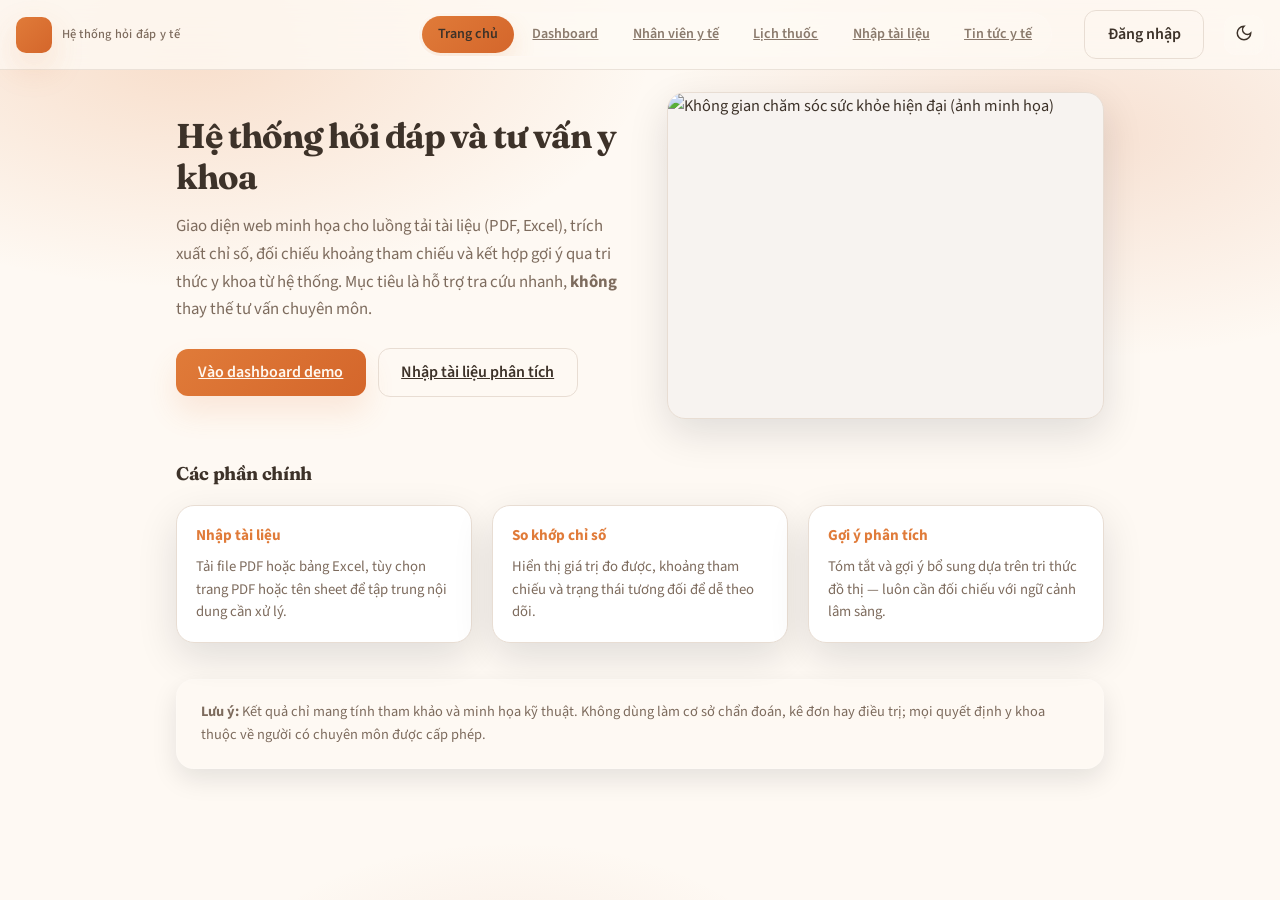
==== web_ui/index.html @ 64fbf48a "first commit" ====
<!DOCTYPE html>
<html lang="vi">
  <head>
    <meta charset="utf-8" />
    <meta name="viewport" content="width=device-width, initial-scale=1" />
    <meta name="theme-color" content="#d97736" />
    <title>DATN — Trang chủ</title>
    <link rel="preconnect" href="https://fonts.googleapis.com" />
    <link rel="preconnect" href="https://fonts.gstatic.com" crossorigin />
    <link
      href="https://fonts.googleapis.com/css2?family=Fraunces:opsz,wght@9..144,500;700&family=Source+Sans+3:wght@400;500;600;700&display=swap&subset=latin,latin-ext,vietnamese"
      rel="stylesheet"
    />
    <link rel="stylesheet" href="styles.css?v=warm1" />
    <link rel="preload" href="/ui/img/hero-healthcare.jpg" as="image" />
  </head>
  <body>
    <div class="mesh" aria-hidden="true"></div>

    <header class="topbar">
      <div class="topbar-inner">
        <a class="brand" href="/ui/" aria-label="Trang chủ">
          <span class="brand-mark" aria-hidden="true"></span>
          <span class="brand-text">
            <span class="brand-name">DATN</span>
            <span class="brand-tag brand-tag--soft">Hệ thống hỏi đáp y tế</span>
          </span>
        </a>

        <nav class="tabs" role="navigation" aria-label="Điều hướng">
          <span class="tab is-active" aria-current="page">Trang chủ</span>
          <a class="tab" href="/ui/dashboard.html">Dashboard</a>
          <a class="tab" href="/ui/agent.html">Nhân viên y tế</a>
          <a class="tab" href="/ui/lich-nhac.html">Lịch thuốc</a>
          <a class="tab" href="/ui/nhap-tai-lieu.html">Nhập tài liệu</a>
          <a class="tab" href="/ui/tin-tuc-y-te.html">Tin tức y tế</a>
        </nav>

        <span class="auth-user" id="authUserLabel"></span>
        <a class="btn ghost btn-auth" id="loginLink" href="/ui/login.html">Đăng nhập</a>
        <button type="button" class="btn secondary btn-auth hidden" id="logoutBtn">Đăng xuất</button>
        <button type="button" class="theme-btn" id="themeToggle" aria-label="Đổi giao diện sáng/tối">
          <span class="icon-moon" aria-hidden="true">
            <svg xmlns="http://www.w3.org/2000/svg" width="18" height="18" viewBox="0 0 24 24" fill="none" stroke="currentColor" stroke-width="2">
              <path d="M12 3a6 6 0 0 0 9 9 9 9 0 1 1-9-9Z" />
            </svg>
          </span>
          <span class="icon-sun hidden" aria-hidden="true">
            <svg xmlns="http://www.w3.org/2000/svg" width="18" height="18" viewBox="0 0 24 24" fill="none" stroke="currentColor" stroke-width="2">
              <circle cx="12" cy="12" r="4" />
              <path d="M12 2v2M12 20v2M4.93 4.93l1.41 1.41M17.66 17.66l1.41 1.41M2 12h2M20 12h2M6.34 17.66l-1.41 1.41M19.07 4.93l-1.41 1.41" />
            </svg>
          </span>
        </button>
      </div>
    </header>

    <main class="main home-main">
      <section class="home-hero home-hero--split" aria-labelledby="home-title">
        <div class="home-hero-copy">
          <h1 id="home-title" class="home-title">Hệ thống hỏi đáp và tư vấn y khoa</h1>
          <p class="home-lead">
            Giao diện web minh họa cho luồng tải tài liệu (PDF, Excel), trích xuất chỉ số, đối chiếu khoảng tham chiếu và
            kết hợp gợi ý qua tri thức y khoa từ hệ thống. Mục tiêu là hỗ trợ tra cứu nhanh, <strong>không</strong> thay thế tư vấn chuyên môn.
          </p>
          <div class="home-cta">
            <a class="btn primary" href="/ui/dashboard.html">Vào dashboard demo</a>
            <a class="btn ghost" href="/ui/nhap-tai-lieu.html">Nhập tài liệu phân tích</a>
          </div>
        </div>
        <figure class="home-hero-figure">
          <img
            class="home-hero-img"
            src="/ui/img/hero-healthcare.jpg"
            width="700"
            height="525"
            alt="Không gian chăm sóc sức khỏe hiện đại (ảnh minh họa)"
            loading="eager"
            decoding="async"
          />
        </figure>
      </section>

      <section class="home-features" aria-labelledby="home-features-title">
        <h2 id="home-features-title" class="home-section-title">Các phần chính</h2>
        <ul class="home-feature-list">
          <li class="home-feature">
            <h3 class="home-feature-title">Nhập tài liệu</h3>
            <p>Tải file PDF hoặc bảng Excel, tùy chọn trang PDF hoặc tên sheet để tập trung nội dung cần xử lý.</p>
          </li>
          <li class="home-feature">
            <h3 class="home-feature-title">So khớp chỉ số</h3>
            <p>Hiển thị giá trị đo được, khoảng tham chiếu và trạng thái tương đối để dễ theo dõi.</p>
          </li>
          <li class="home-feature">
            <h3 class="home-feature-title">Gợi ý phân tích</h3>
            <p>Tóm tắt và gợi ý bổ sung dựa trên tri thức đồ thị — luôn cần đối chiếu với ngữ cảnh lâm sàng.</p>
          </li>
        </ul>
      </section>

      <aside class="home-disclaimer card" role="note">
        <p class="home-disclaimer-text">
          <strong>Lưu ý:</strong> Kết quả chỉ mang tính tham khảo và minh họa kỹ thuật. Không dùng làm cơ sở chẩn đoán,
          kê đơn hay điều trị; mọi quyết định y khoa thuộc về người có chuyên môn được cấp phép.
        </p>
      </aside>
    </main>

    <script src="auth.js?v=auth1"></script>
    <script src="app.js?v=warm1"></script>
  </body>
</html>
---- web_ui/styles.css ----
/* Warm Healthcare Theme: warm cream + terracotta accent */

:root {
  /* Light - Warm tones */
  --bg: #fef9f3;
  --bg-elevated: #ffffff;
  --bg-warm: #faf5ef;
  --ink: #3d3229;
  --muted: #7d6b5d;
  --line: #e8ddd3;

  --accent: #e07b39;
  --accent-2: #d4662b;
  --accent-soft: rgba(224, 123, 57, 0.14);
  --accent-contrast: #fff8f0;

  --warm: #e07b39;
  --danger: #c45c4a;
  --ok: #7a9e6d;
  --warn-bg: rgba(224, 123, 57, 0.12);

  --radius: 18px;
  --radius-sm: 12px;
  --shadow: 0 14px 40px rgba(11, 18, 32, 0.12);
  --shadow-soft: 0 10px 26px rgba(11, 18, 32, 0.10);
  --header-h: 4.25rem;

  --font-sans: "Source Sans 3", "Segoe UI", "Helvetica Neue", Arial, system-ui, sans-serif;
  --font-display: "Fraunces", "Source Sans 3", "Segoe UI", "Helvetica Neue", Arial, system-ui, sans-serif;
}

.dark {
  /* Dark - Warm tones */
  --bg: #2d2520;
  --bg-elevated: rgba(255, 255, 255, 0.06);
  --ink: rgba(255, 249, 243, 0.92);
  --muted: rgba(255, 249, 243, 0.68);
  --line: rgba(255, 249, 243, 0.12);

  --accent: #f4a261;
  --accent-2: #e9b384;
  --accent-soft: rgba(244, 162, 97, 0.16);
  --accent-contrast: #3d3229;

  --warm: #f4a261;
  --danger: #e07b5f;
  --ok: #8fb386;
  --warn-bg: rgba(244, 162, 97, 0.12);

  --shadow: 0 18px 46px rgba(45, 37, 32, 0.40);
  --shadow-soft: 0 12px 30px rgba(45, 37, 32, 0.26);
}

*,
*::before,
*::after {
  box-sizing: border-box;
}

html {
  color-scheme: light;
  /* Giảm chữ “răng cưa” / độ dày không đều (nhất là Windows) */
  -webkit-font-smoothing: antialiased;
  -moz-osx-font-smoothing: grayscale;
  text-rendering: optimizeLegibility;
}

html.dark {
  color-scheme: dark;
}

body {
  margin: 0;
  min-height: 100vh;
  font-family: var(--font-sans);
  font-size: 1.02rem;
  line-height: 1.6;
  color: var(--ink);
  background: var(--bg);
  padding: calc(var(--header-h) + 1.25rem) 1rem 3rem;
  overflow-x: hidden;
}

.mesh {
  position: fixed;
  inset: 0;
  z-index: -1;
  pointer-events: none;
  background:
    radial-gradient(ellipse 60% 45% at 15% 5%, rgba(224, 123, 57, 0.22), transparent 60%),
    radial-gradient(ellipse 55% 40% at 85% 15%, rgba(212, 102, 43, 0.16), transparent 62%),
    radial-gradient(ellipse 40% 30% at 40% 110%, rgba(196, 113, 75, 0.10), transparent 55%),
    var(--bg);
}

.dark .mesh {
  background: inherit;
}

/* Header */
.topbar {
  position: fixed;
  top: 0;
  left: 0;
  right: 0;
  z-index: 100;
  background: color-mix(in srgb, var(--bg) 82%, transparent);
  backdrop-filter: blur(18px);
  -webkit-backdrop-filter: blur(18px);
  border-bottom: 1px solid color-mix(in srgb, var(--line) 80%, transparent);
}

.topbar-inner {
  max-width: 90rem;
  margin: 0 auto;
  padding: 0.65rem 1rem;
  display: flex;
  align-items: center;
  gap: 1rem;
  flex-wrap: nowrap;
  min-height: var(--header-h);
}

.brand {
  display: flex;
  align-items: center;
  gap: 0.6rem;
  text-decoration: none;
  color: inherit;
  margin-right: 0;
  flex-shrink: 0;
}

.brand-mark {
  width: 2.25rem;
  height: 2.25rem;
  border-radius: 10px;
  background: linear-gradient(135deg, var(--accent), var(--accent-2));
  box-shadow: 0 14px 34px rgba(224, 123, 57, 0.18);
}

.dark .brand-mark {
  background: linear-gradient(135deg, var(--accent), var(--accent-2));
  box-shadow: 0 14px 34px rgba(244, 162, 97, 0.18);
}

.brand-text {
  display: flex;
  flex-direction: column;
  gap: 0.05rem;
  line-height: 1.15;
}

.brand-name {
  display: none;
}

.brand-tag {
  font-size: 0.7rem;
  font-weight: 600;
  text-transform: uppercase;
  letter-spacing: 0.08em;
  color: var(--muted);
}

.brand-tag--soft {
  text-transform: none;
  letter-spacing: 0.02em;
  font-size: 0.78rem;
  font-weight: 500;
}

/* Tabs */
.tabs {
  display: inline-flex;
  padding: 0.2rem;
  border-radius: 999px;
  background: rgba(255, 255, 255, 0.06);
  border: 1px solid rgba(255, 255, 255, 0.10);
  gap: 0.15rem;
  margin-left: auto;
  max-width: calc(100% - 14rem);
  overflow-x: auto;
  overflow-y: hidden;
  white-space: nowrap;
  scrollbar-width: none;
}

.tabs::-webkit-scrollbar {
  display: none;
}

.tab {
  font-family: inherit;
  font-size: 0.88rem;
  font-weight: 600;
  padding: 0.45rem 1rem;
  border: none;
  border-radius: 999px;
  background: transparent;
  color: color-mix(in srgb, var(--muted) 90%, transparent);
  cursor: pointer;
  transition: background 0.15s, color 0.15s;
}

.tab:hover {
  color: var(--ink);
}

.tab.is-active {
  background: linear-gradient(135deg, var(--accent), var(--accent-2));
  color: #3d3229;
  box-shadow: 0 10px 24px rgba(224, 123, 57, 0.16);
}

.dark .tab.is-active {
  color: var(--accent-contrast);
}

.theme-btn {
  flex-shrink: 0;
  margin-left: 0.25rem;
  width: 2.5rem;
  height: 2.5rem;
  display: inline-flex;
  align-items: center;
  justify-content: center;
  border: 1px solid rgba(255, 255, 255, 0.12);
  border-radius: var(--radius-sm);
  background: rgba(255, 255, 255, 0.06);
  color: var(--ink);
  cursor: pointer;
  transition: border-color 0.15s, background 0.15s;
}

.auth-user {
  font-size: 0.78rem;
  color: var(--muted);
  white-space: nowrap;
}

.btn-auth {
  padding: 0.45rem 0.8rem;
  font-size: 0.82rem;
  text-decoration: none;
}

.auth-main {
  max-width: 34rem;
}

.auth-card {
  margin-top: 2rem;
}

.theme-btn:hover {
  border-color: color-mix(in srgb, var(--accent) 65%, rgba(255, 255, 255, 0.18));
}

.icon-sun.hidden,
.icon-moon.hidden {
  display: none !important;
}

/* Main */
.main {
  max-width: 58rem;
  margin: 0 auto;
}

.lede {
  margin: 0 0 1.5rem;
  font-size: 0.98rem;
  color: var(--muted);
  max-width: 48rem;
}

.card {
  background: rgba(255, 255, 255, 0.06);
  border: 1px solid rgba(255, 255, 255, 0.12);
  border-radius: var(--radius);
  padding: 1.35rem 1.5rem;
  margin-bottom: 1.1rem;
  box-shadow: var(--shadow-soft);
}

.card-settings {
  margin-bottom: 1.5rem;
}

.card-title {
  margin: 0 0 1rem;
  font-family: var(--font-display);
  font-size: 1.2rem;
  font-weight: 700;
  letter-spacing: -0.02em;
}

.card-subtitle {
  margin: 1.35rem 0 0.65rem;
  font-size: 0.85rem;
  font-weight: 700;
  text-transform: uppercase;
  letter-spacing: 0.06em;
  color: var(--muted);
}

.field-grid {
  display: grid;
  gap: 1rem;
}

@media (min-width: 560px) {
  .field-grid {
    grid-template-columns: 1fr 1fr;
  }

  .field-grid.narrow {
    grid-template-columns: repeat(2, minmax(0, 1fr));
  }
}

.field {
  display: flex;
  flex-direction: column;
  gap: 0.35rem;
}

.field label {
  font-size: 0.8rem;
  font-weight: 600;
  color: var(--muted);
}

.optional {
  font-weight: 400;
  opacity: 0.85;
}

input[type="url"],
input[type="password"],
input[type="text"],
input[type="file"],
select,
textarea {
  width: 100%;
  padding: 0.6rem 0.85rem;
  border-radius: var(--radius-sm);
  border: 1px solid rgba(255, 255, 255, 0.14);
  background: rgba(255, 255, 255, 0.05);
  color: var(--ink);
  font-family: inherit;
  font-size: 1rem;
}

textarea {
  resize: vertical;
  min-height: 6rem;
}

input:focus,
select:focus,
textarea:focus {
  outline: none;
  border-color: color-mix(in srgb, var(--accent) 80%, white 0%);
  box-shadow: 0 0 0 4px var(--accent-soft);
}

.field-check {
  justify-content: center;
}

.check {
  display: flex;
  align-items: center;
  gap: 0.5rem;
  font-size: 0.95rem;
  cursor: pointer;
  user-select: none;
}

.check input {
  width: auto;
}

.row-actions {
  display: flex;
  flex-wrap: wrap;
  align-items: center;
  gap: 0.75rem;
  margin-top: 1rem;
}

.row-split {
  display: flex;
  flex-wrap: wrap;
  gap: 1rem;
  align-items: flex-end;
  margin-top: 1rem;
}

.row-split .grow {
  flex: 1 1 14rem;
}

.row-split input[type="range"] {
  width: 100%;
  accent-color: var(--accent);
}

.btn {
  font-family: inherit;
  font-weight: 600;
  font-size: 1rem;
  padding: 0.65rem 1.4rem;
  border-radius: var(--radius-sm);
  border: none;
  cursor: pointer;
  transition: transform 0.08s, filter 0.12s, box-shadow 0.12s;
}

.btn:active:not(:disabled) {
  transform: scale(0.98);
}

.btn:disabled {
  opacity: 0.45;
  cursor: not-allowed;
}

.btn.primary {
  background: linear-gradient(135deg, var(--accent), var(--accent-2));
  color: #fff8f0;
  box-shadow: 0 16px 30px rgba(224, 123, 57, 0.14);
}

.btn.primary:hover:not(:disabled) {
  filter: brightness(1.08);
}

.btn.secondary {
  background: transparent;
  border: 1px solid rgba(255, 255, 255, 0.14);
  color: color-mix(in srgb, var(--muted) 92%, transparent);
}

.btn.secondary:hover {
  border-color: color-mix(in srgb, var(--accent) 70%, rgba(255, 255, 255, 0.18));
  color: var(--ink);
}

.pill-status {
  font-size: 0.88rem;
  color: var(--muted);
}

.pill-status.ok {
  color: var(--ok);
  font-weight: 600;
}

.pill-status.err {
  color: var(--danger);
  font-weight: 600;
}

.kbd-hint {
  margin: 0.85rem 0 0;
  font-size: 0.85rem;
  color: var(--muted);
}

kbd {
  font-family: inherit;
  font-size: 0.8em;
  padding: 0.1rem 0.35rem;
  border: 1px solid rgba(255, 255, 255, 0.14);
  border-radius: 4px;
  background: rgba(255, 255, 255, 0.06);
}

.muted {
  color: var(--muted);
}

.small {
  font-size: 0.9rem;
  margin: 0 0 1rem;
}

.tab-panel.hidden {
  display: none !important;
}

.answer-body {
  white-space: pre-wrap;
  word-break: break-word;
  line-height: 1.65;
}

.sources-list {
  list-style: none;
  margin: 0;
  padding: 0;
}

.sources-list li {
  padding: 0.85rem 0;
  border-bottom: 1px solid var(--line);
  font-size: 0.95rem;
}

.sources-list li:last-child {
  border-bottom: none;
}

.sources-list a {
  color: var(--accent);
  word-break: break-all;
}

.sources-list a:hover {
  text-decoration: underline;
}

.callout {
  margin-top: 1rem;
  padding: 0.85rem 1rem;
  border-radius: var(--radius-sm);
  font-size: 0.92rem;
  line-height: 1.5;
}

.callout.warn {
  border-left: 4px solid var(--warm);
  background: var(--warn-bg);
  color: var(--ink);
}

/* Medical */
.medical-summary {
  display: grid;
  gap: 0.5rem;
  margin-bottom: 0.5rem;
  font-size: 0.95rem;
}

.medical-summary dl {
  margin: 0;
  display: grid;
  grid-template-columns: auto 1fr;
  gap: 0.25rem 1rem;
}

.medical-summary dt {
  color: var(--muted);
  font-weight: 600;
}

.medical-summary dd {
  margin: 0;
}

.table-wrap {
  overflow-x: auto;
  border: 1px solid var(--line);
  border-radius: var(--radius-sm);
}

.data-table {
  width: 100%;
  border-collapse: collapse;
  font-size: 0.88rem;
}

.data-table th,
.data-table td {
  padding: 0.55rem 0.75rem;
  text-align: left;
  border-bottom: 1px solid var(--line);
}

.data-table th {
  background: color-mix(in srgb, var(--accent) 8%, transparent);
  font-weight: 700;
  white-space: nowrap;
}

.data-table tbody tr:last-child td {
  border-bottom: none;
}

.status-pill {
  display: inline-block;
  padding: 0.15rem 0.45rem;
  border-radius: 4px;
  font-size: 0.8rem;
  font-weight: 600;
}

.status-within_reference {
  background: color-mix(in srgb, var(--ok) 18%, transparent);
  color: var(--ok);
}

.status-below_reference,
.status-above_reference {
  background: color-mix(in srgb, var(--warm) 22%, transparent);
  color: var(--warm);
}

.status-unmatched,
.status-unit_mismatch {
  background: color-mix(in srgb, var(--muted) 15%, transparent);
  color: var(--muted);
}

.narrative {
  white-space: pre-wrap;
  padding: 1rem;
  border-radius: var(--radius-sm);
  border: 1px solid var(--line);
  background: var(--bg);
  font-size: 0.95rem;
  line-height: 1.6;
}

/* LLM: render markdown nhẹ (##, **, list) — không dùng pre-wrap */
.narrative.narrative-md {
  white-space: normal;
}

.narrative-md .md-h3 {
  margin: 0 0 0.65rem;
  font-family: var(--font-display);
  font-size: 1.12rem;
  font-weight: 700;
  letter-spacing: -0.02em;
  color: var(--ink);
  line-height: 1.3;
}

.narrative-md .md-h4 {
  margin: 1rem 0 0.45rem;
  font-size: 1rem;
  font-weight: 700;
  color: var(--accent);
  line-height: 1.35;
}

.narrative-md .md-h4:first-child {
  margin-top: 0;
}

.narrative-md .md-p {
  margin: 0 0 0.65rem;
}

.narrative-md .md-p:last-child {
  margin-bottom: 0;
}

.narrative-md .md-ul {
  margin: 0 0 0.75rem;
  padding-left: 1.25rem;
}

.narrative-md .md-ul li {
  margin-bottom: 0.35rem;
}

.narrative-md strong {
  font-weight: 700;
  color: var(--ink);
}

/* Thuốc gợi ý (trích từ LLM; ảnh tuỳ dataset crawl) */
.suggested-meds {
  display: grid;
  gap: 0.75rem;
  margin-top: 0.35rem;
}

@media (min-width: 520px) {
  .suggested-meds {
    grid-template-columns: repeat(auto-fill, minmax(16rem, 1fr));
  }
}

.suggested-med-card {
  display: flex;
  gap: 0.85rem;
  align-items: flex-start;
  padding: 0.9rem 1rem;
  border-radius: var(--radius-sm);
  border: 1px solid var(--line);
  background: var(--bg-elevated);
  box-shadow: var(--shadow);
}

.suggested-med-icon {
  flex-shrink: 0;
  width: 3.5rem;
  height: 3.5rem;
  display: flex;
  align-items: center;
  justify-content: center;
  color: var(--accent);
}

.suggested-med-svg {
  width: 3.25rem;
  height: 3.25rem;
  display: block;
}

.suggested-med-name {
  margin: 0 0 0.35rem;
  font-size: 1rem;
  font-weight: 700;
  color: var(--ink);
}

.suggested-med-snippet {
  margin: 0;
  font-size: 0.92rem;
  line-height: 1.55;
  color: var(--muted);
  word-break: break-word;
}

.suggested-med-body {
  min-width: 0;
  flex: 1;
}

.suggested-med-pill-images {
  margin-top: 0.65rem;
}

.suggested-med-pill-images .chat-drug-img-grid {
  max-width: 100%;
}

.suggested-med-img-note {
  margin: 0.4rem 0 0;
  font-size: 0.78rem;
}

.text-preview {
  margin: 0;
  padding: 1rem;
  max-height: 14rem;
  overflow: auto;
  font-size: 0.82rem;
  line-height: 1.45;
  border-radius: var(--radius-sm);
  border: 1px solid var(--line);
  background: var(--bg);
  white-space: pre-wrap;
  word-break: break-word;
}

.raw-json {
  margin-top: 1rem;
  font-size: 0.85rem;
}

.raw-json summary {
  cursor: pointer;
  font-weight: 600;
  color: var(--muted);
  margin-bottom: 0.5rem;
}

.raw-json pre {
  margin: 0;
  padding: 1rem;
  overflow: auto;
  max-height: 16rem;
  border-radius: var(--radius-sm);
  border: 1px solid var(--line);
  background: var(--bg);
  font-size: 0.78rem;
  line-height: 1.4;
}

.hidden {
  display: none !important;
}

.skel {
  animation: pulse 1.1s ease-in-out infinite;
  color: var(--muted);
}

@keyframes pulse {
  0%,
  100% {
    opacity: 0.45;
  }
  50% {
    opacity: 1;
  }
}

/* Chat page — two-sided assistant layout (Meta AI style) */
.sr-only {
  position: absolute;
  width: 1px;
  height: 1px;
  padding: 0;
  margin: -1px;
  overflow: hidden;
  clip: rect(0, 0, 0, 0);
  white-space: nowrap;
  border: 0;
}

body.chat-page {
  --chat-surface: var(--bg-elevated);
  --chat-border: var(--line);
  --chat-user-bg: var(--accent);
  --chat-user-text: var(--accent-contrast);
  --chat-assistant-bg: color-mix(in srgb, var(--bg-elevated) 92%, var(--accent-soft));
  --chat-assistant-text: var(--ink);
  --chat-input-bg: color-mix(in srgb, var(--bg) 88%, white);
  padding-bottom: 0;
  display: flex;
  flex-direction: column;
  min-height: 100vh;
  background: var(--bg);
}

html.dark body.chat-page {
  --chat-surface: color-mix(in srgb, var(--bg) 70%, rgba(255, 255, 255, 0.06));
  --chat-border: var(--line);
  --chat-user-bg: linear-gradient(135deg, var(--accent), var(--accent-2));
  --chat-user-text: #071225;
  --chat-assistant-bg: color-mix(in srgb, var(--bg-elevated) 86%, rgba(244, 162, 97, 0.10));
  --chat-assistant-text: var(--ink);
  --chat-input-bg: color-mix(in srgb, var(--bg) 82%, rgba(255, 255, 255, 0.06));
}

body.chat-page .mesh {
  opacity: 0.2;
}

.chat-main {
  flex: 1;
  display: flex;
  flex-direction: column;
  gap: 0.65rem;
  min-height: 0;
  max-width: min(100%, 46rem);
  margin: 0 auto;
  width: 100%;
  padding-left: 0.5rem;
  padding-right: 0.5rem;
}

.chat-settings {
  padding: 0.55rem 0.85rem;
  background: var(--chat-surface);
  border: 1px solid var(--chat-border);
  border-radius: 12px;
  box-shadow: 0 1px 2px rgba(0, 0, 0, 0.06);
}

.chat-settings-summary {
  cursor: pointer;
  font-family: var(--font-sans);
  font-weight: 600;
  font-size: 0.95rem;
  list-style: none;
}

.chat-settings summary::-webkit-details-marker {
  display: none;
}

.chat-shell {
  display: flex;
  flex-direction: column;
  flex: 1;
  min-height: min(72vh, 38rem);
  padding: 0;
  overflow: hidden;
  background: var(--chat-surface);
  border: 1px solid var(--chat-border);
  border-radius: 16px;
  box-shadow: var(--shadow);
}

html.dark .chat-shell {
  box-shadow: 0 8px 28px rgba(0, 0, 0, 0.4);
}

.chat-thread-header {
  display: flex;
  align-items: center;
  gap: 0.65rem;
  padding: 0.65rem 0.85rem;
  border-bottom: 1px solid var(--chat-border);
  background: var(--chat-surface);
  flex-shrink: 0;
}

.chat-thread-meta {
  flex: 1;
  min-width: 0;
}

.chat-clear-btn {
  flex-shrink: 0;
  padding: 0.35rem 0.65rem;
  font-size: 0.78rem;
  font-weight: 600;
  color: var(--muted);
  background: transparent;
  border: 1px solid var(--chat-border);
  border-radius: 999px;
  cursor: pointer;
  transition: color 0.15s, border-color 0.15s, background 0.15s;
}

.chat-clear-btn:hover {
  color: var(--ink);
  border-color: color-mix(in srgb, var(--accent) 45%, var(--chat-border));
  background: color-mix(in srgb, var(--accent) 8%, transparent);
}

.chat-thread-avatar {
  width: 40px;
  height: 40px;
  border-radius: 50%;
  background: linear-gradient(145deg, var(--accent), color-mix(in srgb, var(--accent) 72%, #000));
  color: var(--accent-contrast);
  font-weight: 700;
  font-size: 1rem;
  display: flex;
  align-items: center;
  justify-content: center;
  flex-shrink: 0;
  box-shadow: 0 2px 8px color-mix(in srgb, var(--accent) 30%, transparent);
}

.chat-thread-title {
  font-weight: 700;
  font-size: 1.02rem;
  color: var(--ink);
  line-height: 1.2;
}

.chat-thread-status {
  font-size: 0.78rem;
  color: var(--ok);
  margin-top: 0.15rem;
}

html.dark .chat-thread-status {
  color: color-mix(in srgb, var(--ok) 85%, white 0%);
}

.chat-messages {
  flex: 1;
  min-height: 10rem;
  overflow-y: auto;
  overflow-x: hidden;
  padding: 0.5rem 0.6rem 0.45rem;
  display: flex;
  flex-direction: column;
  gap: 0.25rem;
  background: var(--bg);
}

.chat-row {
  animation: chat-in 0.18s ease-out;
}

@keyframes chat-in {
  from {
    opacity: 0;
    transform: translateY(8px);
  }
  to {
    opacity: 1;
    transform: translateY(0);
  }
}

.chat-row-flex {
  display: flex;
  align-items: flex-end;
  gap: 0.5rem;
  max-width: 100%;
}

.chat-row--user .chat-row-flex {
  justify-content: flex-end;
}

.chat-row--assistant .chat-row-flex {
  justify-content: flex-start;
}

.chat-avatar {
  width: 0;
  height: 0;
  display: none;
}

.chat-row--assistant .chat-avatar {
  width: 26px;
  height: 26px;
  border-radius: 50%;
  background: linear-gradient(145deg, var(--accent), color-mix(in srgb, var(--accent) 70%, #000));
  color: #fff;
  font-size: 0.72rem;
  font-weight: 700;
  display: flex;
  align-items: center;
  justify-content: center;
  flex-shrink: 0;
  margin-bottom: 4px;
  user-select: none;
  box-shadow: 0 1px 4px color-mix(in srgb, var(--accent) 35%, transparent);
}

.chat-bubble {
  max-width: min(85%, 34rem);
}

.chat-bubble-inner {
  padding: 0.62rem 0.9rem 0.66rem;
  font-size: 0.96rem;
  line-height: 1.45;
  border: 1px solid var(--chat-border);
  box-shadow: none;
}

.chat-bubble--user .chat-bubble-inner {
  background: var(--chat-user-bg);
  color: var(--chat-user-text);
  border-color: color-mix(in srgb, var(--chat-user-bg) 70%, var(--chat-border));
  border-radius: 18px 18px 6px 18px;
}

.chat-bubble--user .chat-bubble-inner a {
  color: color-mix(in srgb, var(--chat-user-text) 88%, #9cd2ff);
  text-decoration: underline;
}

.chat-bubble--assistant .chat-bubble-inner {
  background: var(--chat-assistant-bg);
  color: var(--chat-assistant-text);
  border-color: var(--chat-border);
  border-radius: 18px 18px 18px 6px;
}

.chat-bubble--assistant .chat-bubble-inner a {
  color: var(--accent);
}

.chat-bubble-inner.chat-error {
  background: color-mix(in srgb, var(--danger) 12%, var(--chat-assistant-bg)) !important;
  color: var(--chat-assistant-text);
  border-radius: 18px 18px 18px 4px;
}

.readiness-banner {
  margin: 0 0.5rem 0.65rem;
  padding: 0.5rem 0.75rem;
  font-size: 0.88rem;
  line-height: 1.45;
  border-radius: 10px;
  border: 1px solid color-mix(in srgb, var(--accent) 35%, var(--chat-border));
  background: color-mix(in srgb, var(--accent) 8%, var(--chat-surface));
  color: var(--chat-assistant-text);
}

.chat-bubble-inner p {
  margin: 0 0 0.4rem;
}

.chat-bubble-inner p:last-child {
  margin-bottom: 0;
}

.chat-muted {
  color: color-mix(in srgb, var(--chat-assistant-text) 62%, transparent);
  margin: 0;
  font-size: 0.92rem;
}

.chat-composer-bar {
  flex-shrink: 0;
  padding: 0.5rem 0.65rem 0.6rem;
  background: var(--chat-surface);
  border-top: 1px solid var(--chat-border);
}

.chat-composer-pill {
  display: flex;
  align-items: flex-end;
  gap: 0.4rem;
  background: var(--chat-input-bg);
  border-radius: 22px;
  padding: 0.3rem 0.35rem 0.3rem 0.85rem;
  min-height: 2.65rem;
}

.chat-input {
  flex: 1;
  min-height: 2rem;
  max-height: 7rem;
  resize: none;
  padding: 0.45rem 0;
  border: none;
  background: transparent;
  color: var(--chat-assistant-text);
  font-family: inherit;
  font-size: 0.98rem;
  line-height: 1.4;
}

.chat-input::placeholder {
  color: color-mix(in srgb, var(--chat-assistant-text) 45%, transparent);
}

.chat-input:focus {
  outline: none;
}

.chat-send {
  flex-shrink: 0;
  width: 40px;
  height: 40px;
  border-radius: 50%;
  border: none;
  background: var(--chat-user-bg);
  color: #fff;
  cursor: pointer;
  display: flex;
  align-items: center;
  justify-content: center;
  transition: transform 0.12s ease, filter 0.12s ease;
}

.chat-send:hover {
  filter: brightness(1.06);
}

.chat-send:active {
  transform: scale(0.96);
}

.chat-send:disabled {
  opacity: 0.45;
  cursor: not-allowed;
  transform: none;
}

.chat-hint {
  margin: 0.4rem 0.35rem 0;
  font-size: 0.72rem;
  color: color-mix(in srgb, var(--chat-assistant-text) 48%, transparent);
  text-align: center;
}

.chat-hint kbd {
  font-size: 0.68rem;
}

/* Backend selector */
.chat-backend-selector {
  display: flex !important;
  align-items: center;
  gap: 0.5rem;
  margin: 0.5rem 0.35rem 0.3rem;
  padding: 0.3rem 0;
  visibility: visible !important;
  opacity: 1 !important;
}

.chat-backend-label {
  font-size: 0.75rem;
  color: var(--muted);
  font-weight: 500;
}

.chat-backend-select {
  font-size: 0.75rem;
  padding: 0.25rem 0.5rem;
  border: 1px solid var(--line);
  border-radius: var(--radius-sm);
  background: var(--bg-elevated);
  color: var(--ink);
  cursor: pointer;
  font-family: var(--font-sans);
}

.chat-backend-select:hover {
  border-color: var(--accent);
}

.chat-backend-select:focus {
  outline: 2px solid var(--accent-soft);
  border-color: var(--accent);
}

.chat-legal-hint {
  margin: 0.55rem 0.75rem 0;
  font-size: 0.72rem;
  line-height: 1.45;
  color: color-mix(in srgb, var(--chat-assistant-text) 55%, transparent);
  text-align: center;
}

.chat-legal-hint strong {
  font-weight: 600;
  color: color-mix(in srgb, var(--chat-assistant-text) 72%, transparent);
}

.chat-bubble-inner .chat-answer {
  margin-bottom: 0;
}

.chat-bubble-inner .chat-details {
  margin-top: 0.55rem;
}

.chat-details {
  margin: 0.25rem 0 0;
  max-width: 100%;
}

.chat-details > summary {
  cursor: pointer;
  font-size: 0.82rem;
  font-weight: 500;
  color: color-mix(in srgb, var(--chat-assistant-text) 58%, transparent);
  padding: 0.2rem 0;
}

.chat-bubble--user .chat-details > summary {
  color: color-mix(in srgb, #fff 80%, transparent);
}

.chat-details-body {
  margin-top: 0.45rem;
  padding: 0.65rem;
  border-radius: 12px;
  border: 1px solid color-mix(in srgb, var(--chat-assistant-text) 12%, transparent);
  background: color-mix(in srgb, var(--chat-surface) 88%, transparent);
}

.chat-bubble--user .chat-details-body {
  border-color: color-mix(in srgb, #fff 22%, transparent);
  background: color-mix(in srgb, #000 12%, transparent);
}

.chat-details-title {
  margin: 0.65rem 0 0.3rem;
  font-size: 0.72rem;
  font-weight: 700;
  color: color-mix(in srgb, var(--chat-assistant-text) 55%, transparent);
  text-transform: uppercase;
  letter-spacing: 0.04em;
}

.chat-bubble--user .chat-details-title {
  color: color-mix(in srgb, #fff 72%, transparent);
}

.chat-details-title:first-child {
  margin-top: 0;
}

.chat-sources {
  margin: 0;
  padding-left: 1rem;
  font-size: 0.86rem;
}

.chat-sources-footer {
  margin-top: 0.75rem;
  padding-top: 0.65rem;
  border-top: 1px solid color-mix(in srgb, var(--chat-assistant-text) 14%, transparent);
}

.chat-sources-title {
  margin: 0 0 0.35rem;
  font-size: 0.72rem;
  font-weight: 700;
  color: color-mix(in srgb, var(--chat-assistant-text) 55%, transparent);
  text-transform: uppercase;
  letter-spacing: 0.04em;
}

.chat-retrieval {
  margin: 0.65rem 0 0;
  padding: 0.45rem 0.55rem;
  font-size: 0.82rem;
  line-height: 1.35;
  border-radius: 0.35rem;
  border: 1px solid color-mix(in srgb, var(--chat-assistant-text) 12%, transparent);
  background: color-mix(in srgb, var(--chat-assistant-text) 6%, transparent);
}

.chat-retrieval--high {
  border-color: color-mix(in srgb, var(--ok) 35%, transparent);
  background: color-mix(in srgb, var(--ok) 10%, transparent);
}

.chat-retrieval--mid {
  border-color: color-mix(in srgb, #f9a825 40%, transparent);
  background: color-mix(in srgb, #f9a825 8%, transparent);
}

.chat-retrieval--low {
  border-color: color-mix(in srgb, #c62828 28%, transparent);
  background: color-mix(in srgb, #c62828 8%, transparent);
}

.chat-drug-images {
  margin-top: 0.75rem;
  padding-top: 0.65rem;
  border-top: 1px solid color-mix(in srgb, var(--chat-assistant-text) 14%, transparent);
}

.chat-drug-img-grid {
  display: grid;
  grid-template-columns: repeat(auto-fill, minmax(7rem, 1fr));
  gap: 0.5rem;
}

.chat-drug-img {
  margin: 0;
  border-radius: 0.35rem;
  overflow: hidden;
  background: color-mix(in srgb, var(--chat-assistant-text) 8%, transparent);
}

.chat-drug-img img {
  display: block;
  width: 100%;
  height: auto;
  max-height: 8rem;
  object-fit: contain;
  vertical-align: middle;
}

.chat-pre {
  max-height: 9rem;
  font-size: 0.74rem;
}

.chat-retrieval-meta {
  margin: 0 0 0.35rem;
  font-size: 0.8rem;
}

.chat-retrieval-full {
  max-height: min(50vh, 28rem);
  overflow: auto;
  white-space: pre-wrap;
  word-break: break-word;
}

.chat-nested-json {
  margin-top: 0.55rem;
}

.card-output:empty {
  display: none;
}

/* Agent page: sidebar + multi-thread (ChatGPT-style) */
.chat-page-layout {
  flex: 1;
  display: grid;
  grid-template-columns: minmax(0, 17.5rem) minmax(0, 1fr);
  gap: 0.75rem;
  min-height: 0;
  width: 100%;
  max-width: 72rem;
  margin: 0 auto;
  padding: 0 0.5rem 1rem;
  align-items: stretch;
}

.chat-page-layout.chat-sidebar-collapsed {
  grid-template-columns: minmax(0, 1fr);
}

.chat-page-layout.chat-sidebar-collapsed .chat-sidebar {
  display: none;
}

.chat-sidebar {
  display: flex;
  flex-direction: column;
  min-height: min(72vh, 38rem);
  max-height: calc(100vh - var(--header-h) - 2rem);
  background: var(--chat-surface);
  border: 1px solid var(--chat-border);
  border-radius: 16px;
  box-shadow: var(--shadow);
  overflow: hidden;
}

.chat-sidebar-scroll {
  flex: 1;
  overflow-y: auto;
  overflow-x: hidden;
  padding: 0.65rem 0.65rem 0.85rem;
  min-height: 0;
}

.chat-new-thread-btn {
  width: 100%;
  display: inline-flex;
  align-items: center;
  justify-content: center;
  gap: 0.35rem;
  margin-bottom: 0.75rem;
  padding: 0.55rem 0.75rem;
  font-family: inherit;
  font-size: 0.88rem;
  font-weight: 700;
  color: var(--accent-contrast);
  background: var(--accent);
  border: none;
  border-radius: 10px;
  cursor: pointer;
  transition: filter 0.12s;
}

.chat-new-thread-btn:hover {
  filter: brightness(1.06);
}

.chat-sidebar-section {
  margin-bottom: 1rem;
}

.chat-sidebar-heading {
  margin: 0 0 0.45rem;
  font-size: 0.68rem;
  font-weight: 700;
  text-transform: uppercase;
  letter-spacing: 0.06em;
  color: var(--muted);
}

.chat-thread-list {
  list-style: none;
  margin: 0;
  padding: 0;
  display: flex;
  flex-direction: column;
  gap: 0.2rem;
}

.chat-thread-item {
  padding: 0.45rem 0.55rem;
  border-radius: 8px;
  cursor: pointer;
  border: 1px solid transparent;
  transition: background 0.12s, border-color 0.12s;
}

.chat-thread-item:hover {
  background: color-mix(in srgb, var(--accent) 8%, transparent);
}

.chat-thread-item.is-active {
  background: color-mix(in srgb, var(--accent) 14%, transparent);
  border-color: color-mix(in srgb, var(--accent) 35%, var(--chat-border));
}

.chat-thread-item-title {
  display: block;
  font-size: 0.86rem;
  font-weight: 600;
  color: var(--ink);
  line-height: 1.3;
  overflow: hidden;
  text-overflow: ellipsis;
  white-space: nowrap;
}

.chat-tools-intro {
  margin: 0 0 0.55rem;
  font-size: 0.78rem;
  line-height: 1.45;
  color: var(--muted);
}

.chat-tools-actions {
  display: flex;
  flex-direction: column;
  gap: 0.35rem;
}

.chat-tool-btn {
  font-family: inherit;
  font-size: 0.82rem;
  font-weight: 600;
  padding: 0.45rem 0.6rem;
  border-radius: 8px;
  border: 1px solid var(--chat-border);
  background: var(--bg);
  color: var(--ink);
  cursor: pointer;
  text-align: left;
  transition: border-color 0.12s, background 0.12s;
}

.chat-tool-btn:hover {
  border-color: var(--accent);
  background: color-mix(in srgb, var(--accent) 6%, var(--bg));
}

.chat-tool-btn--secondary {
  font-weight: 500;
  color: var(--muted);
}

.chat-reminders-panel {
  margin-top: 0.65rem;
  padding: 0.5rem;
  border-radius: 10px;
  border: 1px solid var(--chat-border);
  background: var(--bg);
  max-height: 12rem;
  overflow-y: auto;
}

.chat-reminders-empty {
  margin: 0;
  font-size: 0.8rem;
  color: var(--muted);
}

.chat-reminder-row {
  padding: 0.45rem 0;
  border-bottom: 1px solid var(--line);
  font-size: 0.8rem;
}

.chat-reminder-row:last-child {
  border-bottom: none;
}

.chat-reminder-text {
  font-weight: 600;
  color: var(--ink);
  margin-bottom: 0.2rem;
}

.chat-reminder-meta {
  font-size: 0.75rem;
  color: var(--muted);
  margin-bottom: 0.35rem;
}

.chat-reminder-kind {
  font-weight: 600;
  color: var(--accent);
}

.chat-reminder-remove {
  font-family: inherit;
  font-size: 0.72rem;
  font-weight: 600;
  padding: 0.2rem 0.45rem;
  border-radius: 6px;
  border: 1px solid var(--line);
  background: transparent;
  color: var(--muted);
  cursor: pointer;
}

.chat-reminder-remove:hover {
  color: var(--danger);
  border-color: color-mix(in srgb, var(--danger) 40%, var(--line));
}

.chat-main--with-sidebar {
  max-width: none !important;
  width: 100%;
  margin: 0 !important;
  padding-left: 0 !important;
  padding-right: 0 !important;
}

.chat-sidebar-toggle--header {
  flex-shrink: 0;
  width: 2.25rem;
  height: 2.25rem;
  display: inline-flex;
  align-items: center;
  justify-content: center;
  padding: 0;
  border: 1px solid var(--chat-border);
  border-radius: 10px;
  background: var(--bg);
  color: var(--ink);
  cursor: pointer;
  font-size: 1rem;
  line-height: 1;
  transition: border-color 0.12s, background 0.12s;
}

.chat-sidebar-toggle--header:hover {
  border-color: var(--accent);
  background: color-mix(in srgb, var(--accent) 8%, var(--bg));
}

@media (max-width: 768px) {
  .auth-user {
    display: none;
  }

  .chat-page-layout {
    grid-template-columns: 1fr;
    max-width: 100%;
  }

  .chat-sidebar {
    max-height: none;
    min-height: auto;
  }

  .chat-page-layout:not(.chat-sidebar-collapsed) .chat-sidebar {
    order: -1;
  }

  .chat-page-layout.chat-sidebar-collapsed .chat-sidebar {
    display: none;
  }
}

/* Dialog + toast */
.chat-dialog {
  border: 1px solid var(--line);
  border-radius: var(--radius);
  padding: 0;
  max-width: min(100%, 24rem);
  background: var(--bg-elevated);
  color: var(--ink);
  box-shadow: var(--shadow);
}

.chat-dialog::backdrop {
  background: rgba(20, 24, 22, 0.45);
}

.dark .chat-dialog::backdrop {
  background: rgba(0, 0, 0, 0.55);
}

.chat-dialog-form {
  padding: 1.25rem 1.35rem;
  margin: 0;
}

.chat-dialog-title {
  margin: 0 0 0.35rem;
  font-family: var(--font-display);
  font-size: 1.15rem;
}

.chat-dialog-desc {
  margin: 0 0 1rem;
  font-size: 0.85rem;
  color: var(--muted);
  line-height: 1.45;
}

.chat-dialog-field {
  margin-bottom: 0.85rem;
}

.chat-dialog-field label {
  display: block;
  font-size: 0.78rem;
  font-weight: 600;
  color: var(--muted);
  margin-bottom: 0.3rem;
}

.chat-dialog-field textarea,
.chat-dialog-field input[type="datetime-local"],
.chat-dialog-field input[type="text"],
.chat-dialog-field input[type="number"] {
  width: 100%;
  min-height: auto;
  padding: 0.5rem 0.65rem;
  font-size: 0.95rem;
  box-sizing: border-box;
}

.chat-dialog-fieldset {
  border: 1px solid var(--line);
  border-radius: 10px;
  padding: 0.65rem 0.75rem;
  margin: 0 0 0.85rem;
}

.chat-dialog-legend {
  font-size: 0.78rem;
  font-weight: 600;
  color: var(--muted);
  padding: 0 0.25rem;
}

.chat-reminder-kind-row {
  margin-bottom: 0.35rem;
}

.chat-reminder-kind-row:last-child {
  margin-bottom: 0;
}

.chat-radio-label {
  display: flex;
  align-items: flex-start;
  gap: 0.45rem;
  font-size: 0.88rem;
  line-height: 1.35;
  cursor: pointer;
  color: var(--ink);
}

.chat-radio-label input {
  margin-top: 0.2rem;
  flex-shrink: 0;
}

.chat-reminder-section.hidden {
  display: none;
}

/* Schedule page */
.schedule-card {
  padding-top: 1.1rem;
}

.schedule-head {
  display: flex;
  align-items: flex-start;
  justify-content: space-between;
  gap: 0.8rem;
  flex-wrap: wrap;
}

.schedule-actions {
  display: flex;
  gap: 0.5rem;
  flex-wrap: wrap;
}

.schedule-grid-wrap {
  margin-top: 0.6rem;
}

.schedule-table-scroll {
  width: 100%;
  overflow-x: auto;
  border: 1px solid var(--line);
  border-radius: var(--radius-sm);
  background: var(--bg-elevated);
}

.schedule-table {
  width: 100%;
  min-width: 860px;
  border-collapse: collapse;
  table-layout: fixed;
}

.schedule-table th,
.schedule-table td {
  border: 1px solid var(--line);
  vertical-align: top;
}

.schedule-table thead th {
  padding: 0.55rem 0.4rem;
  text-align: center;
  background: color-mix(in srgb, var(--bg-elevated) 70%, var(--accent-soft));
}

.sched-day {
  font-weight: 700;
  font-size: 0.86rem;
}

.sched-date {
  color: var(--muted);
  font-size: 0.76rem;
}

.sched-time {
  width: 72px;
  text-align: center;
  font-weight: 700;
  font-size: 0.82rem;
  background: color-mix(in srgb, var(--bg-elevated) 85%, var(--line));
}

.sched-cell {
  min-height: 64px;
  padding: 0.26rem;
}

.sched-cell--filled {
  background: color-mix(in srgb, var(--accent-soft) 25%, var(--bg-elevated));
}

.sched-pill {
  border: 1px solid color-mix(in srgb, var(--accent) 28%, var(--line));
  background: color-mix(in srgb, var(--accent-soft) 42%, var(--bg-elevated));
  border-radius: 10px;
  padding: 0.34rem 0.42rem;
  margin-bottom: 0.32rem;
}

.sched-pill:last-child {
  margin-bottom: 0;
}

.sched-pill-title {
  font-size: 0.84rem;
  line-height: 1.32;
  font-weight: 600;
}

.sched-pill-kind {
  margin-top: 0.08rem;
  font-size: 0.72rem;
  color: var(--muted);
}

.schedule-empty {
  border: 1px dashed var(--line);
  border-radius: var(--radius-sm);
  padding: 1rem;
  text-align: center;
}

.schedule-manager-card {
  margin-top: 1rem;
}

.schedule-manager-list {
  display: grid;
  gap: 0.7rem;
}

.schedule-item-row {
  display: flex;
  justify-content: space-between;
  align-items: flex-start;
  gap: 0.8rem;
  border: 1px solid var(--line);
  border-radius: 10px;
  padding: 0.7rem 0.8rem;
  background: var(--bg-elevated);
}

.schedule-item-title {
  font-weight: 700;
  font-size: 0.93rem;
}

.schedule-item-meta {
  margin-top: 0.15rem;
  font-size: 0.82rem;
  color: var(--muted);
}

.schedule-item-kind {
  font-weight: 700;
}

.schedule-item-actions {
  display: flex;
  gap: 0.45rem;
  flex-wrap: wrap;
}

.chat-dialog-hint {
  margin: 0.35rem 0 0;
  font-size: 0.76rem;
  color: var(--muted);
  line-height: 1.4;
}

.chat-dialog-label-spaced {
  display: block;
  margin-top: 0.65rem;
}

.chat-dialog-actions {
  display: flex;
  justify-content: flex-end;
  gap: 0.5rem;
  margin-top: 1rem;
}

.chat-toast {
  position: fixed;
  bottom: 1.25rem;
  left: 50%;
  transform: translateX(-50%);
  z-index: 200;
  max-width: min(92vw, 28rem);
  padding: 0.75rem 1rem;
  border-radius: 12px;
  background: var(--ink);
  color: var(--bg-elevated);
  font-size: 0.9rem;
  line-height: 1.4;
  box-shadow: var(--shadow);
}

.dark .chat-toast {
  background: var(--accent);
  color: var(--accent-contrast);
}

/* ReAct stream: reasoning / tool (ẩn khi trả lời) */
.chat-row--stream-work {
  animation: chat-in 0.2s ease-out;
}

.chat-stream-work {
  margin: 0 0 0 2rem;
  max-width: min(100%, 36rem);
  padding: 0.5rem 0.75rem;
  border-radius: 12px;
  border: 1px dashed color-mix(in srgb, var(--chat-border) 85%, var(--accent));
  background: color-mix(in srgb, var(--bg) 70%, var(--chat-surface));
  font-size: 0.82rem;
  line-height: 1.45;
  transition: opacity 0.2s ease, max-height 0.25s ease, margin 0.25s ease, padding 0.25s ease;
  max-height: 14rem;
  overflow: hidden;
}

.chat-stream-work.is-leaving {
  opacity: 0;
  max-height: 0;
  margin-top: 0;
  margin-bottom: 0;
  padding-top: 0;
  padding-bottom: 0;
  border-width: 0;
}

.chat-stream-work-label {
  font-size: 0.68rem;
  font-weight: 700;
  text-transform: uppercase;
  letter-spacing: 0.05em;
  color: var(--muted);
  margin-bottom: 0.35rem;
}

.chat-stream-reasoning {
  margin: 0 0 0.4rem;
  padding: 0;
  font-family: ui-monospace, "Cascadia Code", Consolas, monospace;
  font-size: 0.78rem;
  white-space: pre-wrap;
  word-break: break-word;
  color: color-mix(in srgb, var(--chat-assistant-text) 88%, transparent);
  max-height: 9rem;
  overflow-y: auto;
}

.chat-stream-tools {
  display: flex;
  flex-direction: column;
  gap: 0.25rem;
}

.chat-stream-tool {
  padding: 0.25rem 0.4rem;
  border-radius: 6px;
  background: color-mix(in srgb, var(--accent) 8%, transparent);
  font-size: 0.76rem;
}

.chat-stream-tool code {
  font-size: 0.72rem;
  word-break: break-all;
}

.chat-stream-tool--ok {
  background: color-mix(in srgb, var(--ok) 12%, transparent);
  color: var(--ok);
}

.chat-stream-tool--err {
  background: color-mix(in srgb, var(--danger) 12%, transparent);
  color: var(--danger);
}

.chat-stream-tool--muted {
  background: transparent;
  color: var(--muted);
  font-style: italic;
}

.chat-answer--streaming {
  white-space: pre-wrap;
  word-break: break-word;
}

/* Home */
.home-main {
  display: flex;
  flex-direction: column;
  gap: 2rem;
}

.home-hero {
  padding: 0.25rem 0 0.5rem;
}

.home-hero--split {
  display: grid;
  gap: 1.5rem;
  align-items: center;
}

@media (min-width: 880px) {
  .home-hero--split {
    grid-template-columns: minmax(0, 1fr) minmax(280px, 0.95fr);
    gap: 2rem;
  }
}

.home-hero-copy {
  min-width: 0;
}

.home-hero-figure {
  margin: 0;
  border-radius: var(--radius);
  overflow: hidden;
  border: 1px solid var(--line);
  box-shadow: var(--shadow);
  aspect-ratio: 4 / 3;
  background: color-mix(in srgb, var(--line) 35%, var(--bg-elevated));
}

.home-hero-img {
  width: 100%;
  height: 100%;
  object-fit: cover;
  display: block;
}

@media (max-width: 879px) {
  .home-hero-figure {
    aspect-ratio: 16 / 10;
    max-height: min(280px, 50vh);
  }
}

.news-page-banner {
  margin: 0 0 1.25rem;
  border-radius: var(--radius);
  overflow: hidden;
  border: 1px solid var(--line);
  box-shadow: var(--shadow);
  aspect-ratio: 21 / 7;
  max-height: 240px;
  background: color-mix(in srgb, var(--line) 35%, var(--bg-elevated));
}

.news-page-banner img {
  width: 100%;
  height: 100%;
  object-fit: cover;
  display: block;
}

@media (max-width: 640px) {
  .news-page-banner {
    aspect-ratio: 16 / 9;
    max-height: 200px;
  }
}

.main--with-hero .page-hero-banner {
  margin-bottom: 1.25rem;
}

.page-hero-banner {
  margin: 0;
  border-radius: var(--radius);
  overflow: hidden;
  border: 1px solid var(--line);
  box-shadow: var(--shadow);
  max-height: 200px;
  aspect-ratio: 21 / 6;
  background: color-mix(in srgb, var(--line) 35%, var(--bg-elevated));
}

.page-hero-banner img {
  width: 100%;
  height: 100%;
  object-fit: cover;
  display: block;
}

.home-title {
  margin: 0 0 1rem;
  font-family: var(--font-display);
  font-size: clamp(1.65rem, 4vw, 2.15rem);
  font-weight: 700;
  letter-spacing: -0.03em;
  line-height: 1.2;
  max-width: 40rem;
}

.home-lead {
  margin: 0 0 1.5rem;
  font-size: 1.05rem;
  color: var(--muted);
  max-width: 44rem;
  line-height: 1.65;
}

.home-cta {
  display: flex;
  flex-wrap: wrap;
  gap: 0.75rem;
  align-items: center;
}

.btn.ghost {
  background: transparent;
  border: 1px solid var(--line);
  color: var(--ink);
}

.btn.ghost:hover {
  background: var(--accent-soft);
  border-color: color-mix(in srgb, var(--accent) 35%, var(--line));
}

.home-section-title {
  margin: 0 0 1rem;
  font-family: var(--font-display);
  font-size: 1.15rem;
  font-weight: 700;
  letter-spacing: -0.02em;
}

.home-feature-list {
  margin: 0;
  padding: 0;
  list-style: none;
  display: grid;
  gap: 1rem;
}

@media (min-width: 640px) {
  .home-feature-list {
    grid-template-columns: repeat(auto-fit, minmax(220px, 1fr));
    gap: 1.25rem;
  }
}

.home-feature {
  margin: 0;
  padding: 1.1rem 1.2rem;
  border-radius: var(--radius);
  border: 1px solid var(--line);
  background: var(--bg-elevated);
  box-shadow: var(--shadow);
}

.home-feature-title {
  margin: 0 0 0.5rem;
  font-size: 0.95rem;
  font-weight: 700;
  color: var(--accent);
}

.home-feature p {
  margin: 0;
  font-size: 0.92rem;
  color: var(--muted);
  line-height: 1.55;
}

.home-section-title--sub {
  font-size: 1rem;
  margin-bottom: 0.75rem;
}

.home-disclaimer {
  margin-top: 0.25rem;
}

.home-disclaimer-text {
  margin: 0;
  font-size: 0.9rem;
  color: var(--muted);
  line-height: 1.55;
}

/* Trang tin tức y tế */
.news-main {
  max-width: 52rem;
}

.news-section {
  margin: 0;
}

.news-grid {
  margin: 0;
  padding: 0;
  list-style: none;
  display: grid;
  gap: 1rem;
}

@media (min-width: 640px) {
  .news-grid {
    grid-template-columns: repeat(3, 1fr);
    gap: 1.25rem;
  }
}

.news-card {
  margin: 0;
  padding: 0;
  border-radius: var(--radius);
  border: 1px solid var(--line);
  background: var(--bg-elevated);
  box-shadow: var(--shadow);
  transition: border-color 0.15s ease, box-shadow 0.15s ease;
}

.news-card:hover {
  border-color: color-mix(in srgb, var(--accent) 40%, var(--line));
  box-shadow: 0 8px 28px color-mix(in srgb, var(--ink) 8%, transparent);
}

.news-card-link {
  display: flex;
  flex-direction: column;
  height: 100%;
  padding: 1.1rem 1.2rem;
  text-decoration: none;
  color: inherit;
  border-radius: inherit;
}

.news-card-kicker {
  font-size: 0.72rem;
  font-weight: 700;
  text-transform: uppercase;
  letter-spacing: 0.06em;
  color: var(--accent);
  margin-bottom: 0.35rem;
}

.news-card-title {
  font-family: var(--font-display);
  font-size: 1.05rem;
  font-weight: 700;
  letter-spacing: -0.02em;
  line-height: 1.25;
  margin-bottom: 0.5rem;
  color: var(--ink);
}

.news-card-desc {
  font-size: 0.88rem;
  color: var(--muted);
  line-height: 1.55;
  flex: 1;
  margin-bottom: 0.75rem;
}

.news-card-cta {
  font-size: 0.82rem;
  font-weight: 600;
  color: var(--accent);
}

.news-footnote {
  margin-top: 0.5rem;
}
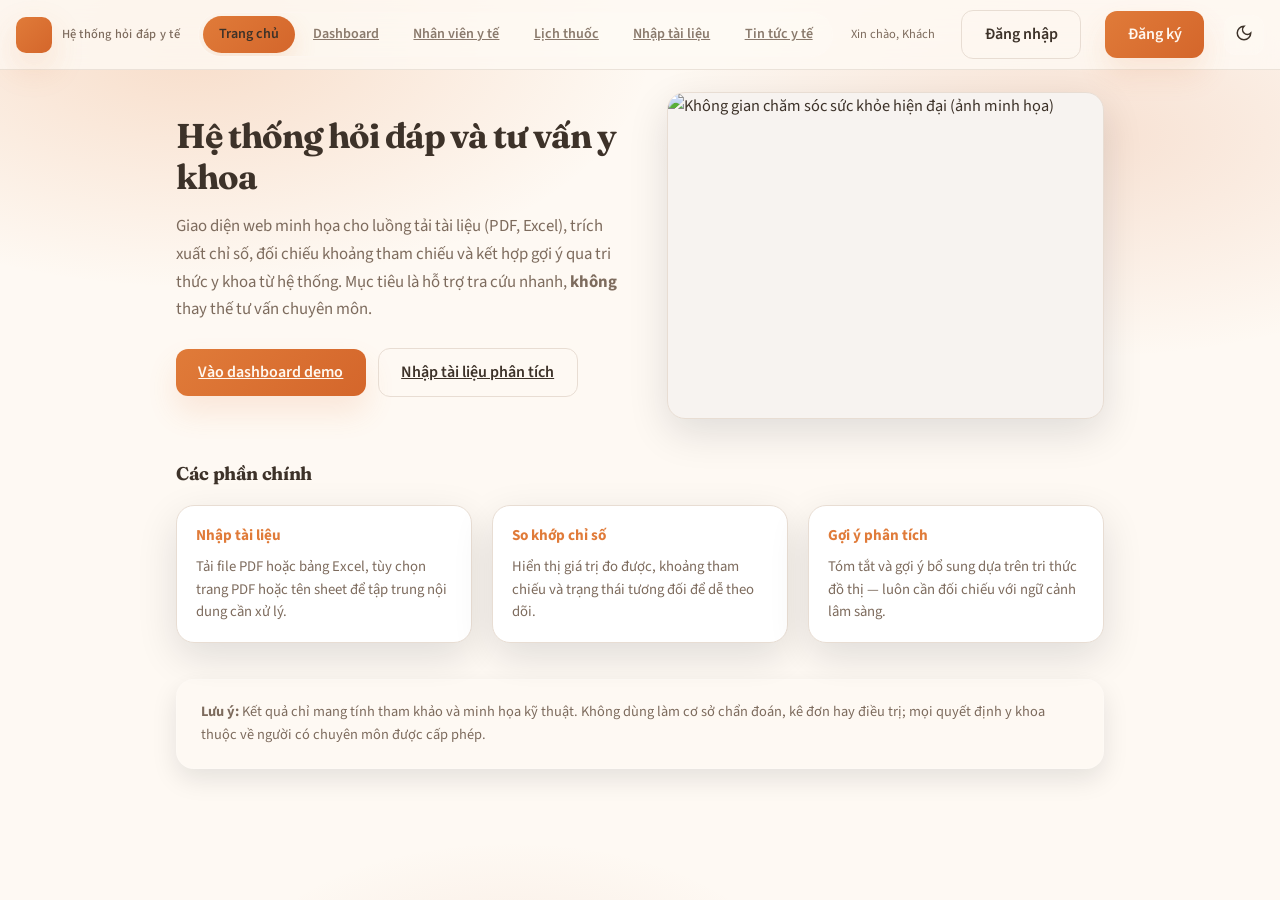
==== commit 8669a497: "update" ====
--- a/web_ui/index.html
+++ b/web_ui/index.html
@@ -107,7 +107,7 @@
       </aside>
     </main>
 
-    <script src="auth.js?v=auth1"></script>
+    <script src="auth.js?v=auth_v3"></script>
     <script src="app.js?v=warm1"></script>
   </body>
 </html>
--- a/web_ui/styles.css
+++ b/web_ui/styles.css
@@ -179,6 +179,7 @@
   border: 1px solid rgba(255, 255, 255, 0.10);
   gap: 0.15rem;
   margin-left: auto;
+  margin-right: auto;
   max-width: calc(100% - 14rem);
   overflow-x: auto;
   overflow-y: hidden;
@@ -1370,6 +1371,56 @@
 
 .chat-nested-json {
   margin-top: 0.55rem;
+}
+
+.chat-subgraph-wrapper {
+  margin-top: 1.25rem;
+  padding: 1.25rem;
+  border-radius: 16px;
+  background: linear-gradient(135deg, rgba(217, 119, 54, 0.03), rgba(217, 119, 54, 0.07));
+  border: 1px dashed rgba(217, 119, 54, 0.35);
+  box-shadow: 0 4px 20px -4px rgba(0, 0, 0, 0.04);
+  transition: all 0.3s ease;
+}
+
+.chat-subgraph-title {
+  font-family: var(--font-sans);
+  font-size: 0.88rem;
+  font-weight: 700;
+  text-transform: uppercase;
+  letter-spacing: 0.06em;
+  color: #d97736;
+  margin-bottom: 0.5rem;
+  display: flex;
+  align-items: center;
+  gap: 8px;
+}
+
+.chat-subgraph-title::before {
+  content: "";
+  display: inline-block;
+  width: 8px;
+  height: 8px;
+  border-radius: 50%;
+  background: #d97736;
+  box-shadow: 0 0 8px rgba(217, 119, 54, 0.8);
+}
+
+.chat-subgraph-canvas {
+  transition: box-shadow 0.3s ease, border-color 0.3s ease;
+}
+
+.chat-subgraph-canvas:hover {
+  box-shadow: 0 8px 30px rgba(0, 0, 0, 0.07);
+  border-color: rgba(217, 119, 54, 0.5) !important;
+}
+
+.chat-subgraph-hint {
+  margin-top: 0.5rem;
+  font-size: 0.76rem;
+  color: var(--muted);
+  font-style: italic;
+  text-align: right;
 }
 
 .card-output:empty {
@@ -2304,3 +2355,283 @@
 .news-footnote {
   margin-top: 0.5rem;
 }
+
+/* Premium Interactive Entity Node Graph */
+.chat-subgraph-wrapper {
+  margin-top: 1rem;
+  padding: 0.75rem;
+  border-radius: 12px;
+  background: var(--bg, #fcfcfc);
+  border: 1px solid var(--chat-border, rgba(0, 0, 0, 0.1));
+  box-shadow: 0 4px 16px rgba(0, 0, 0, 0.04);
+}
+
+.chat-subgraph-title {
+  font-size: 0.8rem;
+  font-weight: 700;
+  text-transform: uppercase;
+  color: var(--accent, #d97736);
+  letter-spacing: 0.05em;
+  margin-bottom: 0.5rem;
+  display: flex;
+  align-items: center;
+  gap: 0.35rem;
+}
+
+.chat-subgraph-title::before {
+  content: "";
+  display: inline-block;
+  width: 8px;
+  height: 8px;
+  background: var(--accent, #d97736);
+  border-radius: 50%;
+  box-shadow: 0 0 8px var(--accent, #d97736);
+}
+
+.chat-subgraph-hint {
+  margin-top: 0.4rem;
+  font-size: 0.72rem;
+  color: var(--muted, #666);
+  font-style: italic;
+  text-align: right;
+}
+
+/* Deep Thinking Accordion Styles */
+.chat-thinking-details {
+  border: 1px solid var(--chat-border, rgba(0, 0, 0, 0.08)) !important;
+  background: var(--bg, #fafafa) !important;
+  border-radius: 12px !important;
+  margin-bottom: 0.75rem;
+  overflow: hidden;
+  transition: all 0.25s ease;
+}
+
+.chat-thinking-summary {
+  display: flex !important;
+  align-items: center;
+  gap: 0.65rem;
+  padding: 0.55rem 0.75rem;
+  font-size: 0.82rem;
+  font-weight: 600;
+  color: var(--muted, #666);
+  cursor: pointer;
+  list-style: none; /* Hide default details arrow */
+}
+
+.chat-thinking-summary::-webkit-details-marker {
+  display: none; /* Hide default details arrow in Chrome/Safari */
+}
+
+.chat-thinking-title {
+  flex: 1;
+  color: var(--muted);
+}
+
+/* Spinner indicator */
+.chat-thinking-indicator {
+  width: 14px;
+  height: 14px;
+  border: 2px solid var(--accent-soft, rgba(217, 119, 54, 0.2));
+  border-top-color: var(--accent, #d97736);
+  border-radius: 50%;
+  animation: chat-spin 0.8s linear infinite;
+  display: inline-block;
+  flex-shrink: 0;
+}
+
+@keyframes chat-spin {
+  to { transform: rotate(360deg); }
+}
+
+/* Done Checkmark indicator */
+.chat-thinking-indicator--done {
+  width: 14px;
+  height: 14px;
+  border: none !important;
+  background: var(--ok, #43a047) !important;
+  border-radius: 50%;
+  position: relative;
+  animation: none !important;
+}
+
+.chat-thinking-indicator--done::after {
+  content: "";
+  position: absolute;
+  left: 5px;
+  top: 2px;
+  width: 4px;
+  height: 7px;
+  border: solid white;
+  border-width: 0 2px 2px 0;
+  transform: rotate(45deg);
+}
+
+.chat-thinking-body {
+  padding: 0.75rem;
+  border-top: 1px solid var(--line, rgba(0, 0, 0, 0.06));
+  background: var(--chat-surface, #fff);
+}
+
+/* Premium Dropzone Styling */
+.premium-dropzone {
+  position: relative;
+  border: 2px dashed rgba(217, 119, 54, 0.4);
+  border-radius: 16px;
+  background: var(--bg-elevated, #fff);
+  padding: 2.25rem 1.5rem;
+  text-align: center;
+  cursor: pointer;
+  overflow: hidden;
+  transition: all 0.3s ease;
+  box-shadow: var(--shadow);
+}
+
+.premium-dropzone:hover, .premium-dropzone.dragover {
+  border-color: var(--accent, #d97736);
+  background: color-mix(in srgb, var(--accent) 5%, var(--bg-elevated, #fff));
+  box-shadow: 0 8px 32px rgba(217, 119, 54, 0.08);
+}
+
+.premium-dropzone-glass {
+  position: absolute;
+  top: 0; left: 0; right: 0; bottom: 0;
+  background: radial-gradient(circle at 50% -20%, rgba(217, 119, 54, 0.08), transparent 70%);
+  pointer-events: none;
+}
+
+.premium-dropzone-content {
+  position: relative;
+  z-index: 1;
+  display: flex;
+  flex-direction: column;
+  align-items: center;
+  gap: 0.75rem;
+}
+
+.premium-dropzone-icon {
+  color: var(--accent, #d97736);
+  transition: transform 0.3s ease;
+}
+
+.premium-dropzone:hover .premium-dropzone-icon {
+  transform: translateY(-4px);
+}
+
+.premium-dropzone-text {
+  font-size: 0.88rem;
+  font-weight: 500;
+  color: var(--muted, #666);
+}
+
+.premium-dropzone-browse {
+  color: var(--accent, #d97736);
+  font-weight: 600;
+  text-decoration: underline;
+}
+
+.premium-dropzone-filename {
+  font-size: 0.82rem;
+  font-weight: 600;
+  color: var(--ok, #43a047);
+  margin: 0;
+}
+
+/* Split Layout */
+.medical-split-layout {
+  display: flex !important;
+  flex-direction: column !important;
+  gap: 1.25rem;
+  margin-top: 1.5rem;
+}
+
+.medical-preview-panel {
+  background: var(--chat-surface, #fff);
+  border: 1px solid var(--chat-border, rgba(0, 0, 0, 0.1));
+  border-radius: 16px;
+  padding: 1.25rem;
+  box-shadow: var(--shadow);
+}
+
+.pdf-preview-iframe {
+  width: 100%;
+  height: 620px;
+  border: 1px solid var(--line, rgba(0, 0, 0, 0.15));
+  border-radius: 10px;
+}
+
+.file-preview-placeholder {
+  display: flex;
+  flex-direction: column;
+  align-items: center;
+  justify-content: center;
+  height: 400px;
+  border: 2px dashed var(--line, #eee);
+  border-radius: 12px;
+  color: var(--muted, #666);
+  font-size: 0.88rem;
+  gap: 1rem;
+  text-align: center;
+  padding: 1.5rem;
+}
+
+/* Skeleton Loaders */
+.medical-skeleton {
+  padding: 1.5rem !important;
+  display: flex;
+  flex-direction: column;
+  gap: 1.25rem;
+}
+
+.skeleton-line {
+  height: 12px;
+  background: linear-gradient(90deg, var(--line, #eee) 25%, var(--bg, #f5f5f5) 50%, var(--line, #eee) 75%);
+  background-size: 200% 100%;
+  animation: skeleton-glow 1.5s infinite;
+  border-radius: 4px;
+}
+
+.skeleton-title {
+  height: 20px;
+  width: 40%;
+  margin-bottom: 0.5rem;
+}
+
+.skeleton-subtitle {
+  height: 12px;
+  width: 60%;
+}
+
+.skeleton-table {
+  display: flex;
+  flex-direction: column;
+  gap: 12px;
+  margin-top: 0.5rem;
+}
+
+.skeleton-row {
+  display: flex;
+  gap: 12px;
+}
+
+.skeleton-cell {
+  flex: 1;
+  height: 24px;
+  background: linear-gradient(90deg, var(--line, #eee) 25%, var(--bg, #f5f5f5) 50%, var(--line, #eee) 75%);
+  background-size: 200% 100%;
+  animation: skeleton-glow 1.5s infinite;
+  border-radius: 6px;
+}
+
+.skeleton-cell:first-child {
+  flex: 2;
+}
+
+.skeleton-table-header .skeleton-cell {
+  height: 28px;
+  opacity: 0.7;
+}
+
+@keyframes skeleton-glow {
+  0% { background-position: 200% 0; }
+  100% { background-position: -200% 0; }
+}
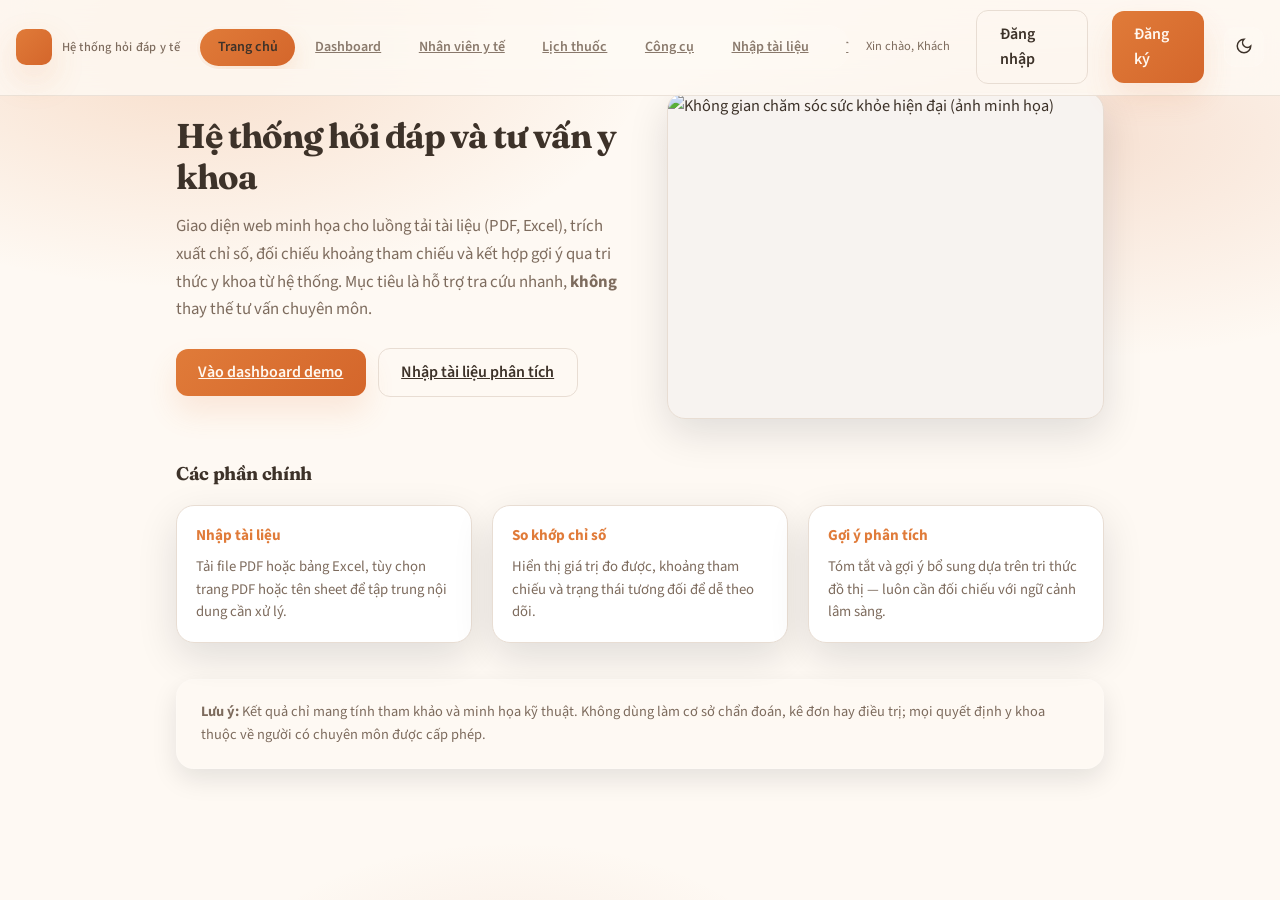
==== commit fecf312c: "update" ====
--- a/web_ui/index.html
+++ b/web_ui/index.html
@@ -11,7 +11,7 @@
       href="https://fonts.googleapis.com/css2?family=Fraunces:opsz,wght@9..144,500;700&family=Source+Sans+3:wght@400;500;600;700&display=swap&subset=latin,latin-ext,vietnamese"
       rel="stylesheet"
     />
-    <link rel="stylesheet" href="styles.css?v=warm1" />
+    <link rel="stylesheet" href="styles.css?v=responsive_v4" />
     <link rel="preload" href="/ui/img/hero-healthcare.jpg" as="image" />
   </head>
   <body>
@@ -32,6 +32,7 @@
           <a class="tab" href="/ui/dashboard.html">Dashboard</a>
           <a class="tab" href="/ui/agent.html">Nhân viên y tế</a>
           <a class="tab" href="/ui/lich-nhac.html">Lịch thuốc</a>
+          <a class="tab" href="/ui/cong-cu.html">Công cụ</a>
           <a class="tab" href="/ui/nhap-tai-lieu.html">Nhập tài liệu</a>
           <a class="tab" href="/ui/tin-tuc-y-te.html">Tin tức y tế</a>
         </nav>
--- a/web_ui/styles.css
+++ b/web_ui/styles.css
@@ -180,7 +180,7 @@
   gap: 0.15rem;
   margin-left: auto;
   margin-right: auto;
-  max-width: calc(100% - 14rem);
+  max-width: calc(100% - 12rem);
   overflow-x: auto;
   overflow-y: hidden;
   white-space: nowrap;
@@ -195,13 +195,53 @@
   font-family: inherit;
   font-size: 0.88rem;
   font-weight: 600;
-  padding: 0.45rem 1rem;
+  padding: 0.45rem 1.1rem;
   border: none;
   border-radius: 999px;
   background: transparent;
   color: color-mix(in srgb, var(--muted) 90%, transparent);
   cursor: pointer;
   transition: background 0.15s, color 0.15s;
+}
+
+@media (max-width: 1200px) {
+  .tab {
+    padding: 0.4rem 0.75rem;
+    font-size: 0.84rem;
+  }
+  .tabs {
+    max-width: calc(100% - 8rem);
+  }
+}
+
+@media (max-width: 992px) {
+  .tab {
+    padding: 0.35rem 0.55rem;
+    font-size: 0.78rem;
+  }
+  .tabs {
+    max-width: calc(100% - 4rem);
+  }
+}
+
+@media (max-width: 768px) {
+  .topbar-inner {
+    flex-wrap: wrap;
+    justify-content: space-between;
+    padding: 0.5rem 1rem;
+  }
+  .tabs {
+    order: 3;
+    flex-basis: 100%;
+    max-width: 100%;
+    margin-top: 0.5rem;
+    justify-content: center;
+    border-radius: 12px;
+  }
+  .tab {
+    font-size: 0.8rem;
+    padding: 0.4rem 0.6rem;
+  }
 }
 
 .tab:hover {
